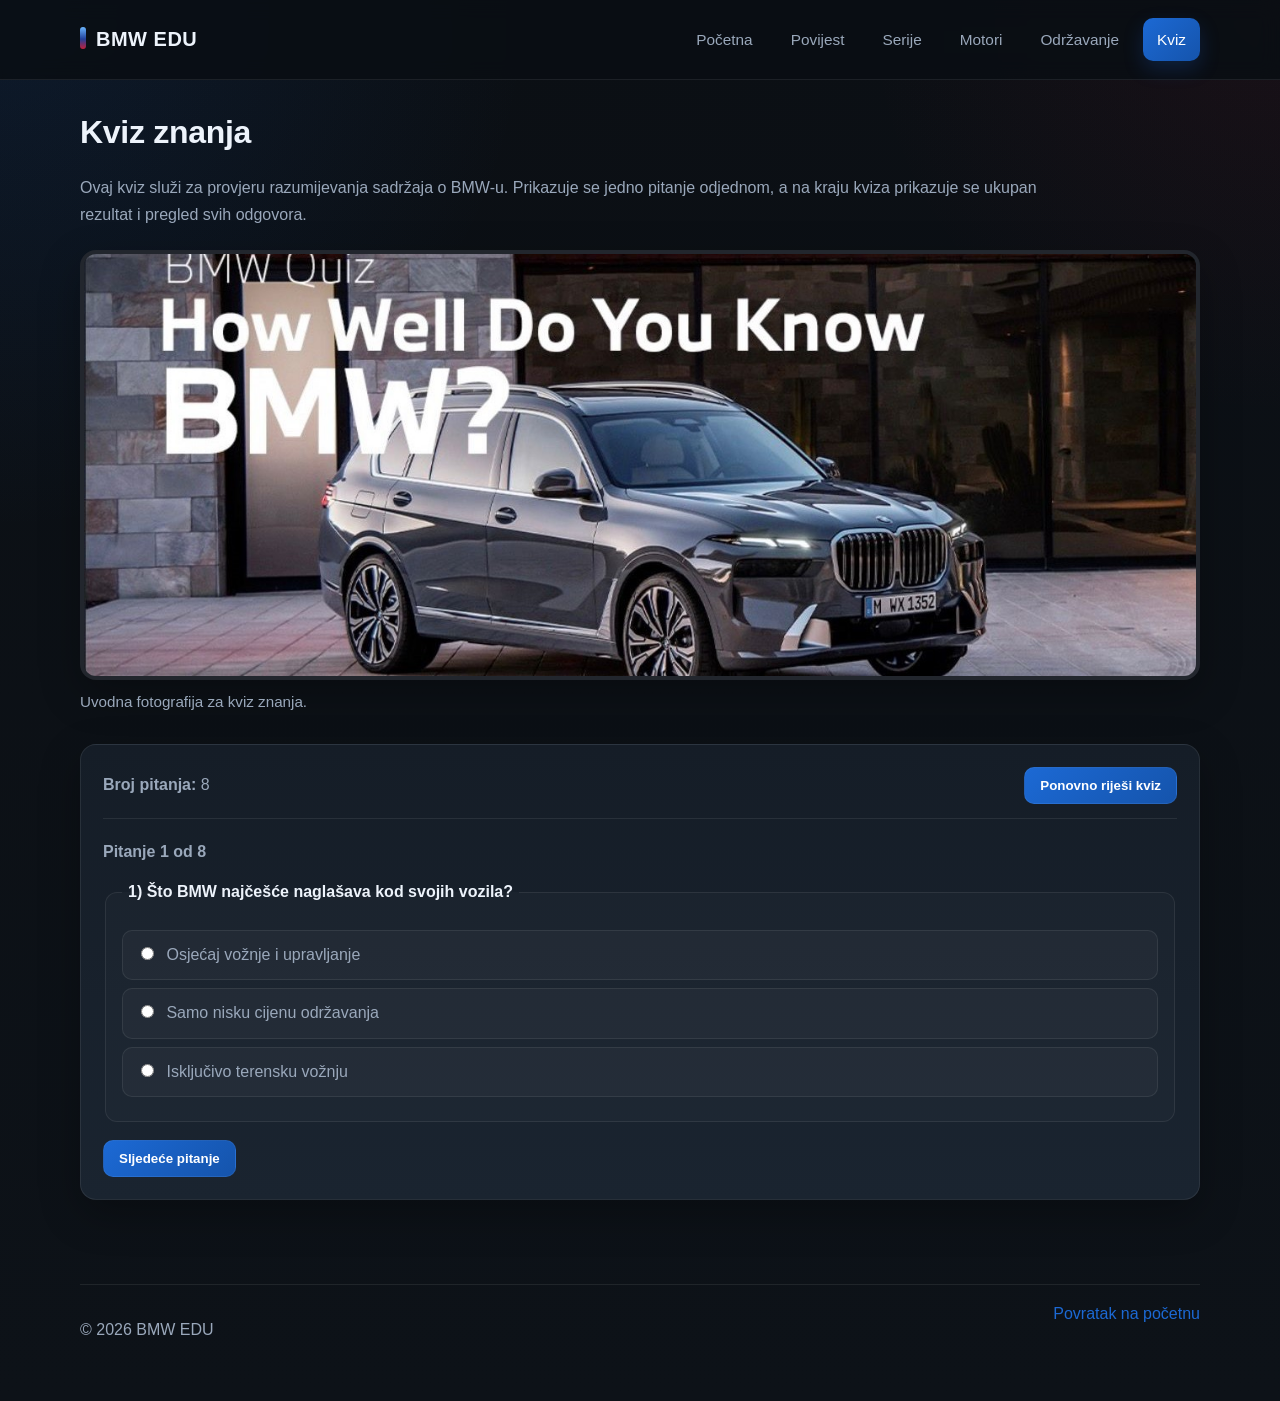
==== kviz.html @ 77fa8274 "Add files via upload" ====
<!DOCTYPE html>
<html lang="hr">
<head>
    <meta charset="UTF-8" />
    <meta name="viewport" content="width=device-width, initial-scale=1.0" />
    <title>BMW EDU – Kviz</title>
    <link rel="stylesheet" href="style.css" />
    <style>
        .review-list {
            display: grid;
            gap: 16px;
            margin-top: 20px;
        }

        .review-item {
            background: var(--panel);
            border: 1px solid var(--line);
            border-radius: 12px;
            padding: 18px;
        }

            .review-item.correct {
                border-left: 6px solid var(--good);
                background: #eefaf3;
            }

            .review-item.wrong {
                border-left: 6px solid var(--bad);
                background: #fff1f3;
            }

            .review-item h3 {
                margin-top: 0;
                margin-bottom: 10px;
                font-size: 1.05rem;
            }

            .review-item p {
                margin: 6px 0;
            }

        .question-progress {
            color: var(--muted);
            margin-bottom: 14px;
            font-weight: 700;
        }

        .quiz-actions {
            display: flex;
            gap: 12px;
            margin-top: 18px;
            flex-wrap: wrap;
        }

        .result-summary {
            background: var(--panel);
            border: 1px solid var(--line);
            border-radius: 12px;
            padding: 20px;
            margin-top: 20px;
        }

            .result-summary h2 {
                margin-top: 0;
            }

        .warning-text {
            color: var(--bad);
            font-weight: 700;
            display: none;
            margin-top: 10px;
        }

            .warning-text.show {
                display: block;
            }
    </style>
</head>
<body>

    <header class="topbar">
        <div class="container topbar__inner">
            <a class="brand" href="index.html">BMW EDU</a>
            <nav class="nav">
                <a href="index.html">Početna</a>
                <a href="povijest.html">Povijest</a>
                <a href="serije.html">Serije</a>
                <a href="motori.html">Motori</a>
                <a href="odrzavanje.html">Održavanje</a>
                <a class="active" href="kviz.html">Kviz</a>
            </nav>
        </div>
    </header>

    <main class="section">
        <div class="container">
            <h1>Kviz znanja</h1>
            <p class="section-intro">
                Ovaj kviz služi za provjeru razumijevanja sadržaja o BMW-u. Prikazuje se jedno pitanje odjednom,
                a na kraju kviza prikazuje se ukupan rezultat i pregled svih odgovora.
            </p>

            <figure class="page-image">
                <img src="images/kviz-bmw.jpg" alt="BMW vozilo kao uvod u kviz">
                <figcaption>Uvodna fotografija za kviz znanja.</figcaption>
            </figure>

            <div class="quizWrap">
                <div class="scorebar">
                    <div><strong>Broj pitanja:</strong> 8</div>
                    <button id="resetBtn" class="btnSmall" type="button">Ponovno riješi kviz</button>
                </div>

                <form id="quiz" autocomplete="off">
                    <div id="questionProgress" class="question-progress">Pitanje 1 od 8</div>

                    <fieldset class="q">
                        <legend>1) Što BMW najčešće naglašava kod svojih vozila?</legend>
                        <label class="opt"><input type="radio" name="q1" value="Osjećaj vožnje i upravljanje" data-correct="1"> Osjećaj vožnje i upravljanje</label>
                        <label class="opt"><input type="radio" name="q1" value="Samo nisku cijenu održavanja" data-correct="0"> Samo nisku cijenu održavanja</label>
                        <label class="opt"><input type="radio" name="q1" value="Isključivo terensku vožnju" data-correct="0"> Isključivo terensku vožnju</label>
                    </fieldset>

                    <fieldset class="q">
                        <legend>2) Koja je jedna od mogućih prednosti BMW-a?</legend>
                        <label class="opt"><input type="radio" name="q2" value="Uvijek najniži troškovi popravaka" data-correct="0"> Uvijek najniži troškovi popravaka</label>
                        <label class="opt"><input type="radio" name="q2" value="Precizniji i ugodniji osjećaj vožnje" data-correct="1"> Precizniji i ugodniji osjećaj vožnje</label>
                        <label class="opt"><input type="radio" name="q2" value="Svi modeli imaju jednaku namjenu" data-correct="0"> Svi modeli imaju jednaku namjenu</label>
                    </fieldset>

                    <fieldset class="q">
                        <legend>3) Koji je mogući nedostatak BMW-a?</legend>
                        <label class="opt"><input type="radio" name="q3" value="Održavanje može biti skuplje" data-correct="1"> Održavanje može biti skuplje</label>
                        <label class="opt"><input type="radio" name="q3" value="Vozila se ne mogu koristiti za grad" data-correct="0"> Vozila se ne mogu koristiti za grad</label>
                        <label class="opt"><input type="radio" name="q3" value="Marka nema različite modele" data-correct="0"> Marka nema različite modele</label>
                    </fieldset>

                    <fieldset class="q">
                        <legend>4) Čemu služe BMW serije?</legend>
                        <label class="opt"><input type="radio" name="q4" value="Razlikovanju veličine, klase i namjene vozila" data-correct="1"> Razlikovanju veličine, klase i namjene vozila</label>
                        <label class="opt"><input type="radio" name="q4" value="Označavanju boje vozila" data-correct="0"> Označavanju boje vozila</label>
                        <label class="opt"><input type="radio" name="q4" value="Pokazivanju godišta vozila" data-correct="0"> Pokazivanju godišta vozila</label>
                    </fieldset>

                    <fieldset class="q">
                        <legend>5) Koja serija je obično veća i udobnija od serije 3?</legend>
                        <label class="opt"><input type="radio" name="q5" value="Serija 1" data-correct="0"> Serija 1</label>
                        <label class="opt"><input type="radio" name="q5" value="Serija 5" data-correct="1"> Serija 5</label>
                        <label class="opt"><input type="radio" name="q5" value="Sve serije su iste veličine" data-correct="0"> Sve serije su iste veličine</label>
                    </fieldset>

                    <fieldset class="q">
                        <legend>6) Za što su često prikladni dizelski motori?</legend>
                        <label class="opt"><input type="radio" name="q6" value="Duže relacije i veću kilometražu" data-correct="1"> Duže relacije i veću kilometražu</label>
                        <label class="opt"><input type="radio" name="q6" value="Isključivo kratku gradsku vožnju" data-correct="0"> Isključivo kratku gradsku vožnju</label>
                        <label class="opt"><input type="radio" name="q6" value="Samo sportske utrke" data-correct="0"> Samo sportske utrke</label>
                    </fieldset>

                    <fieldset class="q">
                        <legend>7) Zašto je redovito održavanje važno?</legend>
                        <label class="opt"><input type="radio" name="q7" value="Zbog sigurnosti, pouzdanosti i dugotrajnosti" data-correct="1"> Zbog sigurnosti, pouzdanosti i dugotrajnosti</label>
                        <label class="opt"><input type="radio" name="q7" value="Zato što mijenja izgled vozila" data-correct="0"> Zato što mijenja izgled vozila</label>
                        <label class="opt"><input type="radio" name="q7" value="Zato što smanjuje broj sjedala" data-correct="0"> Zato što smanjuje broj sjedala</label>
                    </fieldset>

                    <fieldset class="q">
                        <legend>8) Koja je glavna svrha ove stranice?</legend>
                        <label class="opt"><input type="radio" name="q8" value="Reklamirati samo jedan model BMW-a" data-correct="0"> Reklamirati samo jedan model BMW-a</label>
                        <label class="opt"><input type="radio" name="q8" value="Jednostavno i objektivno objasniti marku BMW" data-correct="1"> Jednostavno i objektivno objasniti marku BMW</label>
                        <label class="opt"><input type="radio" name="q8" value="Usporediti samo cijene rabljenih vozila" data-correct="0"> Usporediti samo cijene rabljenih vozila</label>
                    </fieldset>
                </form>

                <p id="warningText" class="warning-text">Potrebno je odabrati jedan odgovor prije nastavka.</p>

                <div class="quiz-actions">
                    <button id="nextBtn" class="btnSmall" type="button">Sljedeće pitanje</button>
                </div>

                <div id="resultBlock" class="result-summary" style="display: none;">
                    <h2>Rezultat kviza</h2>
                    <p id="finalScore"></p>
                    <div id="reviewList" class="review-list"></div>
                </div>
            </div>
        </div>
    </main>

    <footer class="footer">
        <div class="container footer__inner">
            <p>© 2026 BMW EDU</p>
            <a href="index.html">Povratak na početnu</a>
        </div>
    </footer>

    <script>
        (function () {
            const questions = Array.from(document.querySelectorAll(".q"));
            const total = questions.length;
            const nextBtn = document.getElementById("nextBtn");
            const resetBtn = document.getElementById("resetBtn");
            const quiz = document.getElementById("quiz");
            const resultBlock = document.getElementById("resultBlock");
            const finalScore = document.getElementById("finalScore");
            const reviewList = document.getElementById("reviewList");
            const questionProgress = document.getElementById("questionProgress");
            const warningText = document.getElementById("warningText");

            let currentQuestion = 0;
            let userAnswers = [];

            function showQuestion(index) {
                questions.forEach((question, i) => {
                    question.style.display = i === index ? "block" : "none";
                });
                questionProgress.textContent = `Pitanje ${index + 1} od ${total}`;
                warningText.classList.remove("show");

                if (index === total - 1) {
                    nextBtn.textContent = "Završi kviz";
                } else {
                    nextBtn.textContent = "Sljedeće pitanje";
                }
            }

            function getSelectedAnswer(questionIndex) {
                const selected = document.querySelector(`input[name="q${questionIndex + 1}"]:checked`);
                return selected || null;
            }

            function buildResults() {
                let score = 0;
                reviewList.innerHTML = "";

                questions.forEach((question, index) => {
                    const selected = userAnswers[index];
                    const allOptions = Array.from(question.querySelectorAll(`input[name="q${index + 1}"]`));
                    const correctOption = allOptions.find(option => option.dataset.correct === "1");
                    const isCorrect = selected && selected.dataset.correct === "1";

                    if (isCorrect) {
                        score++;
                    }

                    const reviewItem = document.createElement("div");
                    reviewItem.className = `review-item ${isCorrect ? "correct" : "wrong"}`;

                    const questionText = question.querySelector("legend").textContent;
                    const selectedText = selected ? selected.value : "Nije odabran odgovor";
                    const correctText = correctOption ? correctOption.value : "Nije dostupno";

                    reviewItem.innerHTML = `
            <h3>${questionText}</h3>
            <p><strong>Tvoj odgovor:</strong> ${selectedText}</p>
            <p><strong>Točan odgovor:</strong> ${correctText}</p>
            <p><strong>Rezultat:</strong> ${isCorrect ? "Točno" : "Netočno"}</p>
          `;

                    reviewList.appendChild(reviewItem);
                });

                finalScore.textContent = `Ukupan rezultat: ${score} / ${total}`;
            }

            nextBtn.addEventListener("click", function () {
                const selected = getSelectedAnswer(currentQuestion);

                if (!selected) {
                    warningText.classList.add("show");
                    return;
                }

                userAnswers[currentQuestion] = selected;

                if (currentQuestion < total - 1) {
                    currentQuestion++;
                    showQuestion(currentQuestion);
                } else {
                    quiz.style.display = "none";
                    questionProgress.style.display = "none";
                    nextBtn.style.display = "none";
                    warningText.classList.remove("show");
                    resultBlock.style.display = "block";
                    buildResults();
                }
            });

            resetBtn.addEventListener("click", function () {
                currentQuestion = 0;
                userAnswers = [];

                questions.forEach((question) => {
                    const inputs = question.querySelectorAll("input[type='radio']");
                    inputs.forEach(input => {
                        input.checked = false;
                    });
                });

                quiz.style.display = "block";
                questionProgress.style.display = "block";
                nextBtn.style.display = "inline-block";
                resultBlock.style.display = "none";
                reviewList.innerHTML = "";
                finalScore.textContent = "";
                warningText.classList.remove("show");

                showQuestion(0);
            });

            showQuestion(0);
        })();
    </script>

</body>
</html>
---- style.css ----
:root {
    --bg: #0b0f14;
    --bg-soft: #111821;
    --panel: #151d27;
    --panel-2: #1a2430;
    --text: #edf3fb;
    --muted: #9aa8bb;
    --line: rgba(255,255,255,0.08);
    --bmw-blue: #1c69d4;
    --bmw-blue-dark: #1554ac;
    --m-light-blue: #6bb6ff;
    --m-blue: #21409a;
    --m-red: #c11f3a;
    --good: #1fa463;
    --bad: #d64557;
    --shadow: 0 14px 40px rgba(0,0,0,0.28);
    --radius: 14px;
}

* {
    box-sizing: border-box;
}

html {
    scroll-behavior: smooth;
}

body {
    margin: 0;
    font-family: Arial, Helvetica, sans-serif;
    background: radial-gradient(circle at top left, rgba(28,105,212,0.12), transparent 28%), radial-gradient(circle at top right, rgba(193,31,58,0.08), transparent 22%), linear-gradient(180deg, #0b0f14 0%, #0d1218 100%);
    color: var(--text);
    line-height: 1.65;
}

.container {
    width: min(1120px, 92%);
    margin: 0 auto;
}

/* HEADER */

.topbar {
    position: sticky;
    top: 0;
    z-index: 100;
    background: rgba(10,14,20,0.88);
    backdrop-filter: blur(10px);
    border-bottom: 1px solid var(--line);
}

.topbar__inner {
    display: flex;
    justify-content: space-between;
    align-items: center;
    gap: 20px;
    padding: 18px 0;
    flex-wrap: wrap;
}

.brand {
    text-decoration: none;
    color: var(--text);
    font-size: 1.25rem;
    font-weight: 700;
    letter-spacing: 0.5px;
    position: relative;
    padding-left: 16px;
}

    .brand::before {
        content: "";
        position: absolute;
        left: 0;
        top: 4px;
        width: 6px;
        height: 22px;
        border-radius: 4px;
        background: linear-gradient( 180deg, var(--m-light-blue) 0%, var(--m-blue) 55%, var(--m-red) 100% );
    }

.nav {
    display: flex;
    gap: 10px;
    flex-wrap: wrap;
}

    .nav a {
        text-decoration: none;
        color: var(--muted);
        padding: 9px 14px;
        border-radius: 10px;
        transition: 0.2s ease;
        font-size: 0.96rem;
    }

        .nav a:hover {
            color: var(--text);
            background: rgba(255,255,255,0.05);
        }

    .nav .active,
    .nav__cta {
        color: #ffffff;
        background: linear-gradient(135deg, var(--bmw-blue) 0%, var(--bmw-blue-dark) 100%);
        box-shadow: 0 8px 20px rgba(28,105,212,0.22);
    }

        .nav .active:hover,
        .nav__cta:hover {
            background: linear-gradient(135deg, #2b7ae6 0%, #1b5bc0 100%);
            color: #ffffff;
        }

/* HERO */

.hero {
    padding: 56px 0 24px;
}

.hero__box {
    background: linear-gradient(180deg, rgba(21,29,39,0.96), rgba(17,24,33,0.96));
    border: 1px solid var(--line);
    border-radius: 18px;
    padding: 34px;
    box-shadow: var(--shadow);
    position: relative;
    overflow: hidden;
}

    .hero__box::after {
        content: "";
        position: absolute;
        inset: auto -80px -80px auto;
        width: 220px;
        height: 220px;
        background: radial-gradient(circle, rgba(28,105,212,0.18), transparent 65%);
        pointer-events: none;
    }

.hero h1 {
    margin-top: 0;
    margin-bottom: 14px;
    font-size: 2.15rem;
    line-height: 1.2;
    letter-spacing: -0.4px;
}

.hero p {
    margin: 0 0 20px;
    color: var(--muted);
    max-width: 900px;
}

.hero__buttons {
    display: flex;
    gap: 12px;
    flex-wrap: wrap;
}

/* BUTTONS */

.btn {
    display: inline-block;
    text-decoration: none;
    background: linear-gradient(135deg, var(--bmw-blue) 0%, var(--bmw-blue-dark) 100%);
    color: #ffffff;
    padding: 11px 18px;
    border-radius: 10px;
    transition: 0.2s ease;
    font-weight: 600;
    border: 1px solid rgba(255,255,255,0.06);
}

    .btn:hover {
        transform: translateY(-1px);
        box-shadow: 0 10px 24px rgba(28,105,212,0.22);
    }

.btn--secondary {
    background: rgba(255,255,255,0.04);
    color: var(--text);
    border: 1px solid var(--line);
}

    .btn--secondary:hover {
        background: rgba(255,255,255,0.08);
        box-shadow: none;
    }

/* SECTIONS */

.section {
    padding: 26px 0;
}

    .section h1 {
        margin-top: 0;
        margin-bottom: 10px;
        font-size: 2rem;
        letter-spacing: -0.3px;
    }

    .section h2 {
        margin-top: 0;
        margin-bottom: 14px;
        font-size: 1.55rem;
        letter-spacing: -0.2px;
    }

.section-intro {
    color: var(--muted);
    margin-bottom: 20px;
    max-width: 980px;
}

/* LAYOUT */

.grid {
    display: grid;
    grid-template-columns: repeat(3, 1fr);
    gap: 18px;
}

.grid-2 {
    display: grid;
    grid-template-columns: repeat(2, 1fr);
    gap: 18px;
}

/* CARDS */

.card {
    background: linear-gradient(180deg, var(--panel) 0%, var(--panel-2) 100%);
    border: 1px solid var(--line);
    border-radius: var(--radius);
    padding: 22px;
    box-shadow: var(--shadow);
    position: relative;
}

    .card::before {
        content: "";
        position: absolute;
        left: 22px;
        top: 0;
        width: 54px;
        height: 3px;
        border-radius: 999px;
        background: linear-gradient( 90deg, var(--m-light-blue) 0%, var(--m-blue) 55%, var(--m-red) 100% );
    }

    .card h3 {
        margin-top: 8px;
        margin-bottom: 10px;
        font-size: 1.08rem;
        color: var(--text);
    }

    .card p {
        margin: 0;
        color: var(--muted);
    }

.list {
    margin: 0;
    padding-left: 20px;
}

    .list li {
        margin-bottom: 8px;
        color: var(--muted);
    }

/* TABLE */

.table-wrap {
    overflow-x: auto;
    background: linear-gradient(180deg, var(--panel) 0%, var(--panel-2) 100%);
    border: 1px solid var(--line);
    border-radius: var(--radius);
    box-shadow: var(--shadow);
}

table {
    width: 100%;
    border-collapse: collapse;
}

th, td {
    padding: 15px 16px;
    text-align: left;
    border-bottom: 1px solid var(--line);
}

th {
    background: rgba(255,255,255,0.04);
    color: var(--text);
    font-weight: 700;
}

td {
    color: var(--muted);
}

/* IMAGES */

.page-image {
    margin: 22px 0 30px;
}

    .page-image img {
        width: 100%;
        max-height: 430px;
        object-fit: cover;
        display: block;
        border-radius: 16px;
        border: 4px solid var(--line);
        background: #0f141b;
        box-shadow: var(--shadow);
    }

    .page-image figcaption {
        margin-top: 9px;
        font-size: 0.95rem;
        color: var(--muted);
    }

/* FOOTER */

.footer {
    margin-top: 34px;
    padding: 24px 0 42px;
}

.footer__inner {
    border-top: 1px solid var(--line);
    padding-top: 16px;
    display: flex;
    justify-content: space-between;
    gap: 16px;
    flex-wrap: wrap;
    color: var(--muted);
}

.footer a {
    color: var(--bmw-blue);
    text-decoration: none;
}

    .footer a:hover {
        color: #4f95f0;
    }

/* QUIZ */

.quizWrap {
    background: linear-gradient(180deg, var(--panel) 0%, var(--panel-2) 100%);
    border: 1px solid var(--line);
    border-radius: 16px;
    padding: 22px;
    box-shadow: var(--shadow);
}

.scorebar {
    display: flex;
    justify-content: space-between;
    align-items: center;
    gap: 12px;
    flex-wrap: wrap;
    margin-bottom: 20px;
    padding-bottom: 14px;
    border-bottom: 1px solid var(--line);
    color: var(--muted);
}

.btnSmall {
    border: 1px solid rgba(255,255,255,0.06);
    background: linear-gradient(135deg, var(--bmw-blue) 0%, var(--bmw-blue-dark) 100%);
    color: white;
    padding: 10px 15px;
    border-radius: 10px;
    cursor: pointer;
    font-weight: 600;
    transition: 0.2s ease;
}

    .btnSmall:hover {
        transform: translateY(-1px);
        box-shadow: 0 10px 24px rgba(28,105,212,0.22);
    }

.q {
    border: 1px solid var(--line);
    border-radius: 12px;
    padding: 16px;
    margin-bottom: 16px;
    background: rgba(255,255,255,0.02);
}

    .q.correct {
        border-color: rgba(31,164,99,0.55);
        background: rgba(31,164,99,0.10);
    }

    .q.wrong {
        border-color: rgba(214,69,87,0.55);
        background: rgba(214,69,87,0.10);
    }

    .q legend {
        font-weight: 700;
        padding: 0 6px;
        color: var(--text);
    }

.opt {
    display: block;
    margin: 8px 0;
    padding: 11px 13px;
    background: rgba(255,255,255,0.03);
    border: 1px solid var(--line);
    border-radius: 10px;
    cursor: pointer;
    color: var(--muted);
    transition: 0.2s ease;
}

    .opt:hover {
        background: rgba(255,255,255,0.06);
        border-color: rgba(28,105,212,0.35);
        color: var(--text);
    }

    .opt input {
        margin-right: 8px;
    }

.feedback {
    display: none;
    margin-top: 10px;
    font-weight: 700;
}

    .feedback.show {
        display: block;
    }

    .feedback.good {
        color: var(--good);
    }

    .feedback.bad {
        color: var(--bad);
    }

.hint {
    display: none;
    margin-top: 6px;
    color: var(--muted);
}

    .hint.show {
        display: block;
    }

.final-card {
    display: none;
    background: linear-gradient(180deg, var(--panel) 0%, var(--panel-2) 100%);
    border: 1px solid var(--line);
    border-radius: 14px;
    padding: 22px;
    margin-top: 20px;
    box-shadow: var(--shadow);
}

/* RESULT REVIEW */

.review-item {
    background: linear-gradient(180deg, var(--panel) 0%, var(--panel-2) 100%);
    border: 1px solid var(--line);
    border-radius: 14px;
    padding: 18px;
    box-shadow: var(--shadow);
}

    .review-item.correct {
        border-left: 5px solid var(--good);
    }

    .review-item.wrong {
        border-left: 5px solid var(--bad);
    }

    .review-item p {
        color: var(--muted);
    }

/* MOBILE */

@media (max-width: 900px) {
    .grid,
    .grid-2 {
        grid-template-columns: 1fr;
    }

    .hero h1,
    .section h1 {
        font-size: 1.7rem;
    }

    .hero__box,
    .card,
    .quizWrap {
        padding: 20px;
    }

    .brand {
        font-size: 1.1rem;
    }
}
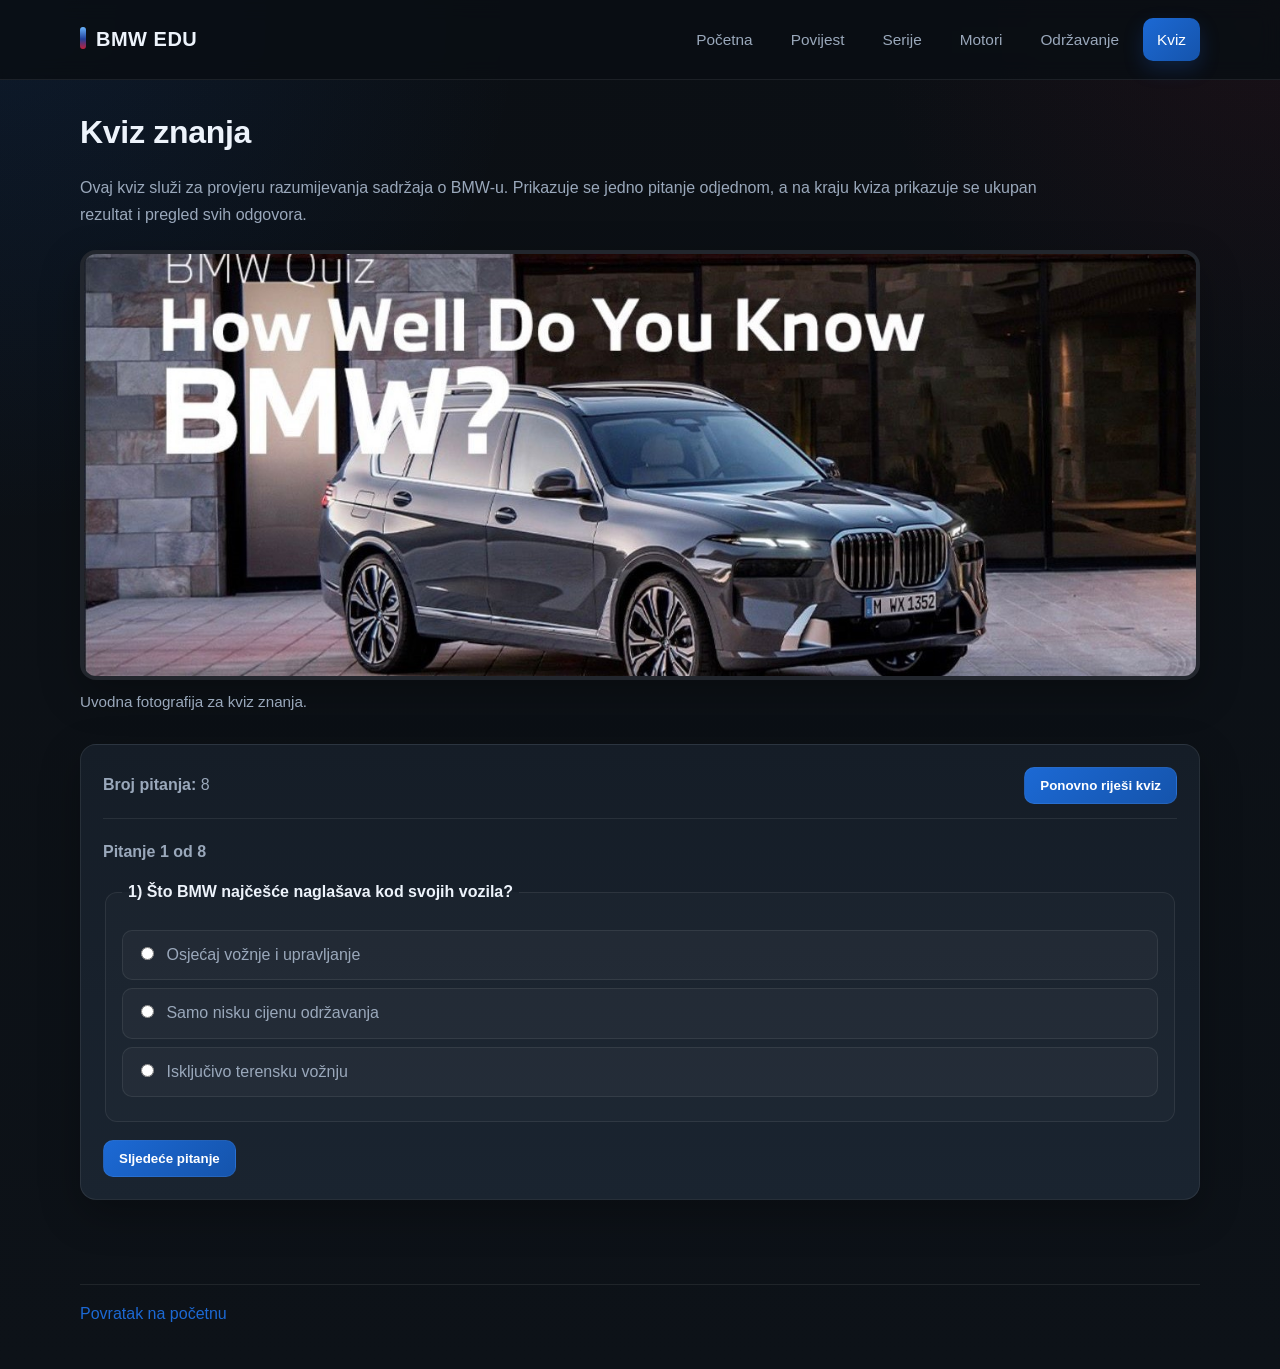
==== commit 5817edc4: "Update kviz.html" ====
--- a/kviz.html
+++ b/kviz.html
@@ -188,7 +188,7 @@
 
     <footer class="footer">
         <div class="container footer__inner">
-            <p>© 2026 BMW EDU</p>
+           
             <a href="index.html">Povratak na početnu</a>
         </div>
     </footer>
@@ -312,4 +312,4 @@
     </script>
 
 </body>
-</html>+</html>
